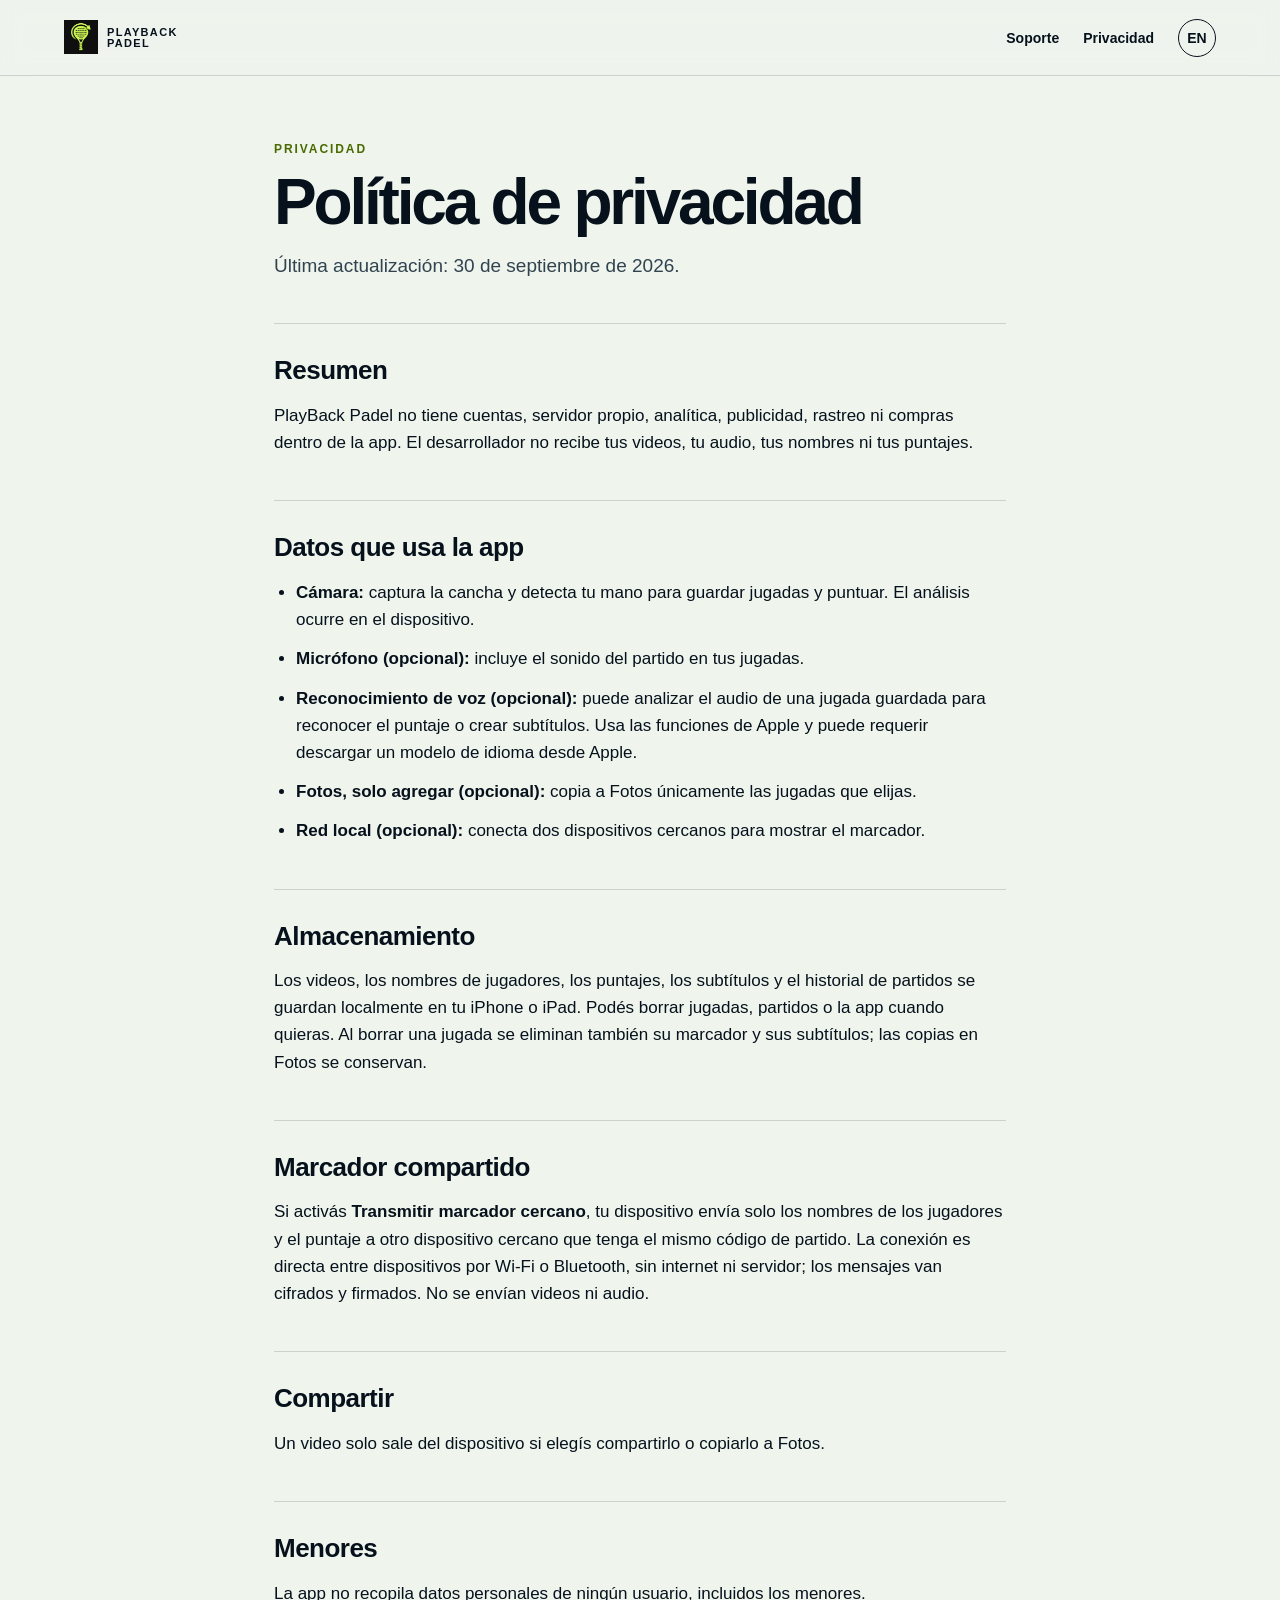
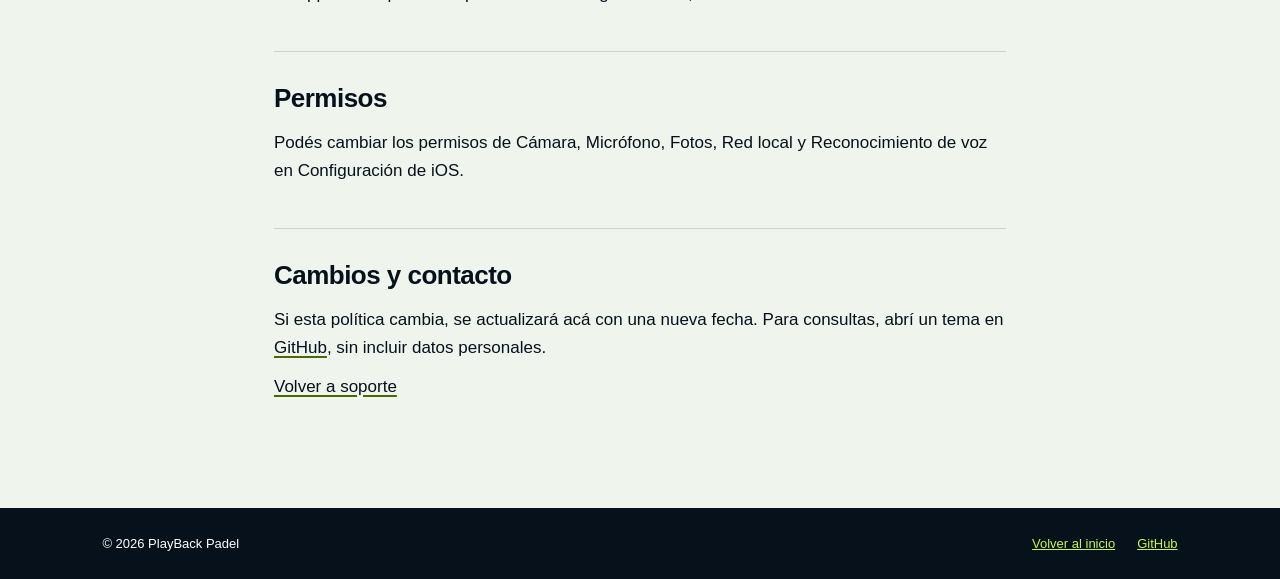
==== privacy/index.html @ 0449bab5 "Soporte y privacidad en el sitio, y landing con las novedades de la app Co-Authored-By: Claude Sonne" ====
<!doctype html>
<html lang="es">
<head>
  <meta charset="utf-8">
  <meta name="viewport" content="width=device-width, initial-scale=1">
  <meta http-equiv="Content-Security-Policy" content="default-src 'self'; img-src 'self' data:; style-src 'self'; script-src 'none'; font-src 'self'; connect-src 'none'; object-src 'none'; base-uri 'none'; form-action 'none'">
  <meta name="referrer" content="strict-origin-when-cross-origin">
  <title>Privacidad — PlayBack Padel</title>
  <meta name="description" content="Política de privacidad de PlayBack Padel: sin cuentas, sin servidor, sin analítica. Tus datos quedan en tu dispositivo.">
  <meta name="theme-color" content="#06111c">
  <link rel="canonical" href="https://diegokelya.github.io/playback-padel-site/privacy/index.html">
  <link rel="alternate" hreflang="es" href="https://diegokelya.github.io/playback-padel-site/privacy/index.html">
  <link rel="alternate" hreflang="en" href="https://diegokelya.github.io/playback-padel-site/privacy/en.html">
  <link rel="icon" type="image/png" sizes="128x128" href="../assets/logo-128.png">
  <link rel="apple-touch-icon" href="../assets/apple-touch-icon.png">
  <link rel="stylesheet" href="../styles.css">
  <link rel="stylesheet" href="../legal.css">
</head>
<body>
  <header class="nav">
    <a class="brand" href="../">
      <picture><source srcset="../assets/logo-128.webp" type="image/webp"><img src="../assets/logo-128.png" alt="" width="34" height="34"></picture>
      <span>PLAYBACK<br>PADEL</span>
    </a>
    <nav aria-label="Principal">
      <a href="../support/">Soporte</a>
      <a href="../privacy/">Privacidad</a>
      <a class="lang" href="../privacy/en.html" lang="en" aria-label="Read in English">EN</a>
    </nav>
  </header>
  <main class="legal">
    <p class="eyebrow">PRIVACIDAD</p>
    <h1>Política de privacidad</h1>
    <p class="lede">Última actualización: 30 de septiembre de 2026.</p>

    <h2>Resumen</h2>
    <p>PlayBack Padel no tiene cuentas, servidor propio, analítica, publicidad, rastreo ni compras dentro de la app. El desarrollador no recibe tus videos, tu audio, tus nombres ni tus puntajes.</p>

    <h2>Datos que usa la app</h2>
    <ul>
      <li><b>Cámara:</b> captura la cancha y detecta tu mano para guardar jugadas y puntuar. El análisis ocurre en el dispositivo.</li>
      <li><b>Micrófono (opcional):</b> incluye el sonido del partido en tus jugadas.</li>
      <li><b>Reconocimiento de voz (opcional):</b> puede analizar el audio de una jugada guardada para reconocer el puntaje o crear subtítulos. Usa las funciones de Apple y puede requerir descargar un modelo de idioma desde Apple.</li>
      <li><b>Fotos, solo agregar (opcional):</b> copia a Fotos únicamente las jugadas que elijas.</li>
      <li><b>Red local (opcional):</b> conecta dos dispositivos cercanos para mostrar el marcador.</li>
    </ul>

    <h2>Almacenamiento</h2>
    <p>Los videos, los nombres de jugadores, los puntajes, los subtítulos y el historial de partidos se guardan localmente en tu iPhone o iPad. Podés borrar jugadas, partidos o la app cuando quieras. Al borrar una jugada se eliminan también su marcador y sus subtítulos; las copias en Fotos se conservan.</p>

    <h2>Marcador compartido</h2>
    <p>Si activás <b>Transmitir marcador cercano</b>, tu dispositivo envía solo los nombres de los jugadores y el puntaje a otro dispositivo cercano que tenga el mismo código de partido. La conexión es directa entre dispositivos por Wi-Fi o Bluetooth, sin internet ni servidor; los mensajes van cifrados y firmados. No se envían videos ni audio.</p>

    <h2>Compartir</h2>
    <p>Un video solo sale del dispositivo si elegís compartirlo o copiarlo a Fotos.</p>

    <h2>Menores</h2>
    <p>La app no recopila datos personales de ningún usuario, incluidos los menores.</p>

    <h2>Permisos</h2>
    <p>Podés cambiar los permisos de Cámara, Micrófono, Fotos, Red local y Reconocimiento de voz en Configuración de iOS.</p>

    <h2>Cambios y contacto</h2>
    <p>Si esta política cambia, se actualizará acá con una nueva fecha. Para consultas, abrí un tema en <a href="https://github.com/diegokelya/playback-padel-site/issues">GitHub</a>, sin incluir datos personales.</p>
    <p><a href="../support/">Volver a soporte</a></p>
  </main>
  <footer>
    <span>© 2026 PlayBack Padel</span>
    <nav aria-label="Legal">
      <a href="../">Volver al inicio</a>
      <a href="https://github.com/diegokelya/playback-padel-site/issues">GitHub</a>
    </nav>
  </footer>
</body>
</html>
---- styles.css ----
:root{--ink:#06111c;--lime:#c8f74d;--cyan:#4de5f7;--paper:#eff4ed;--line:rgba(6,17,28,.15)}*{box-sizing:border-box}html{scroll-behavior:smooth}@media(prefers-reduced-motion:reduce){html{scroll-behavior:auto}.court-card{transform:none}}body{margin:0;background:var(--paper);color:var(--ink);font-family:Arial,sans-serif}.nav{height:76px;display:flex;align-items:center;justify-content:space-between;padding:0 5vw;border-bottom:1px solid var(--line);position:sticky;top:0;background:rgba(239,244,237,.94);backdrop-filter:blur(12px);z-index:2}.brand{display:flex;align-items:center;gap:9px;color:inherit;text-decoration:none;font-size:11px;font-weight:900;letter-spacing:.12em;line-height:1}.brand img{width:34px;height:34px;object-fit:contain}.nav nav{display:flex;align-items:center;gap:24px}.skip{position:absolute;left:-999px;top:8px;background:var(--lime);color:var(--ink);padding:10px 14px;font-weight:900;z-index:10}.skip:focus{left:8px}a:focus-visible,button:focus-visible{outline:3px solid var(--lime);outline-offset:3px}.nav a:focus-visible,.nav button:focus-visible,.waitlist a:focus-visible{outline-color:var(--ink)}.nav nav a{color:inherit;text-decoration:none;font-size:14px;font-weight:700}.nav button{border:1px solid var(--ink);background:transparent;color:var(--ink);border-radius:50%;width:38px;height:38px;font-weight:800;cursor:pointer}.hero{min-height:670px;padding:10vh 8vw;display:grid;grid-template-columns:1.05fr .95fr;gap:7vw;align-items:center;background:var(--ink);color:white;overflow:hidden}.eyebrow{font-size:12px;letter-spacing:.16em;font-weight:900;color:var(--lime);margin:0 0 18px}.hero h1,.section h2,.features h2,.waitlist h2{font-size:clamp(46px,7vw,96px);line-height:.91;letter-spacing:-.07em;margin:0}.hero h1 em{font-style:normal;color:var(--lime)}.lede{max-width:470px;font-size:20px;line-height:1.45;color:#c8d0d2;margin:26px 0 34px}.primary{display:inline-block;background:var(--lime);color:var(--ink);padding:16px 22px;border:0;border-radius:2px;text-decoration:none;font-weight:900}.court-card{background:#0c2030;box-shadow:18px 18px 0 var(--lime);min-height:420px;padding:24px;transform:rotate(3deg)}.broadcast{display:flex;justify-content:space-between;font-size:11px;letter-spacing:.12em;font-weight:900;color:var(--lime)}.score-grid{display:grid;grid-template-columns:1fr 1fr;gap:12px;margin-top:70px}.score-grid div{padding:16px;background:var(--lime);color:var(--ink)}.score-grid div:last-child{background:var(--cyan)}.score-grid small,.score-grid p{display:block;font-size:11px;font-weight:900;margin:0}.score-grid strong{display:block;margin:8px 0}.score-grid strong{font-size:112px;line-height:.95;letter-spacing:-.1em}.gesture-chip{margin-top:28px;background:white;color:var(--ink);display:inline-block;padding:10px 13px;font-size:12px;font-weight:900;letter-spacing:.08em}.intro{padding:65px 12vw;font-size:clamp(25px,3vw,42px);font-weight:800;line-height:1.1;letter-spacing:-.045em}.section,.features{padding:110px 8vw}.section{background:white}.section-head{max-width:850px;margin-bottom:55px}.gesture-grid{display:grid;grid-template-columns:repeat(3,1fr);gap:12px}.gesture{min-height:230px;padding:25px;border:1px solid var(--line)}.gesture span{font-size:58px;font-weight:900}.gesture h3{font-size:22px;margin:34px 0 8px}.gesture p{margin:0;line-height:1.4}.gesture.a{background:var(--lime)}.gesture.b{background:var(--cyan)}.gesture.undo{background:#ffe06b}.gesture.save{background:#eef2f4}.gesture.var{background:var(--ink);color:white;grid-column:span 2}.section .eyebrow{color:#4a6a00}.features{background:var(--ink);color:white;display:grid;grid-template-columns:.8fr 1.2fr;gap:8vw}.feature-list article{display:flex;gap:28px;padding:24px 0;border-top:1px solid rgba(255,255,255,.2)}.feature-list b{font-size:14px;color:var(--lime)}.feature-list h3{font-size:26px;margin:0 0 8px}.feature-list p{color:#b8c5c8;margin:0;line-height:1.45}.waitlist{text-align:center;padding:130px 20px;background:var(--lime)}.waitlist .eyebrow{color:var(--ink)}.waitlist h2{font-size:clamp(48px,6vw,84px)}.waitlist p{font-size:18px;max-width:560px;margin:25px auto;line-height:1.45}.waitlist .badge{display:inline-block;margin-top:14px;padding:14px 22px;border:2px solid var(--ink);font-weight:900;letter-spacing:.04em}footer{padding:28px 8vw;display:flex;justify-content:space-between;background:var(--ink);color:white;font-size:13px}footer nav{display:flex;gap:22px}footer a{color:var(--lime)}@media(max-width:700px){.nav{padding:0 20px}.nav nav{gap:14px}.nav nav a{font-size:13px}.nav nav a[href='#proximamente']{display:none}.hero{grid-template-columns:1fr;padding:70px 26px;gap:60px;min-height:auto}.court-card{min-height:330px}.score-grid{margin-top:35px}.score-grid strong{font-size:64px}.section,.features{padding:75px 24px}.gesture-grid{grid-template-columns:1fr 1fr}.gesture{min-height:190px;padding:18px}.gesture.var{grid-column:span 2}.features{grid-template-columns:1fr}.waitlist{padding:90px 22px}footer{flex-direction:column;gap:14px}}@media(max-width:380px){.brand span{display:none}}
.notfound{min-height:100vh}
.features h2{font-size:clamp(40px,4.4vw,64px);line-height:.95}
---- legal.css ----
.legal{max-width:780px;margin:0 auto;padding:64px 24px 96px;line-height:1.6;font-size:17px}
.legal .eyebrow{color:#4a6a00}
.legal h1{font-size:clamp(38px,6vw,64px);line-height:.98;letter-spacing:-.05em;margin:0 0 18px}
.legal .lede{font-size:19px;color:#31434f;margin:0 0 12px;max-width:none}
.legal h2{font-size:26px;letter-spacing:-.02em;margin:44px 0 10px;padding-top:26px;border-top:1px solid var(--line)}
.legal h3{font-size:18px;margin:22px 0 4px}
.legal p,.legal li{margin:0 0 12px}
.legal ul,.legal ol{padding-left:22px;margin:0 0 12px}
.legal a{color:var(--ink);text-decoration-thickness:2px;text-underline-offset:3px;text-decoration-color:#4a6a00}
.legal a:focus-visible{outline-color:var(--ink)}
.legal table{width:100%;border-collapse:collapse;margin:12px 0 16px;font-size:15px}
.legal th,.legal td{text-align:left;padding:10px 12px;border-bottom:1px solid var(--line);vertical-align:top}
.legal th{background:var(--ink);color:white;font-weight:800}
.nav a.lang{display:inline-flex;align-items:center;justify-content:center;border:1px solid var(--ink);border-radius:50%;width:38px;height:38px;font-weight:800;color:var(--ink);text-decoration:none}
@media(max-width:700px){.legal{padding:40px 20px 72px;font-size:16px}.legal table{font-size:14px}.legal th,.legal td{padding:8px 6px}}
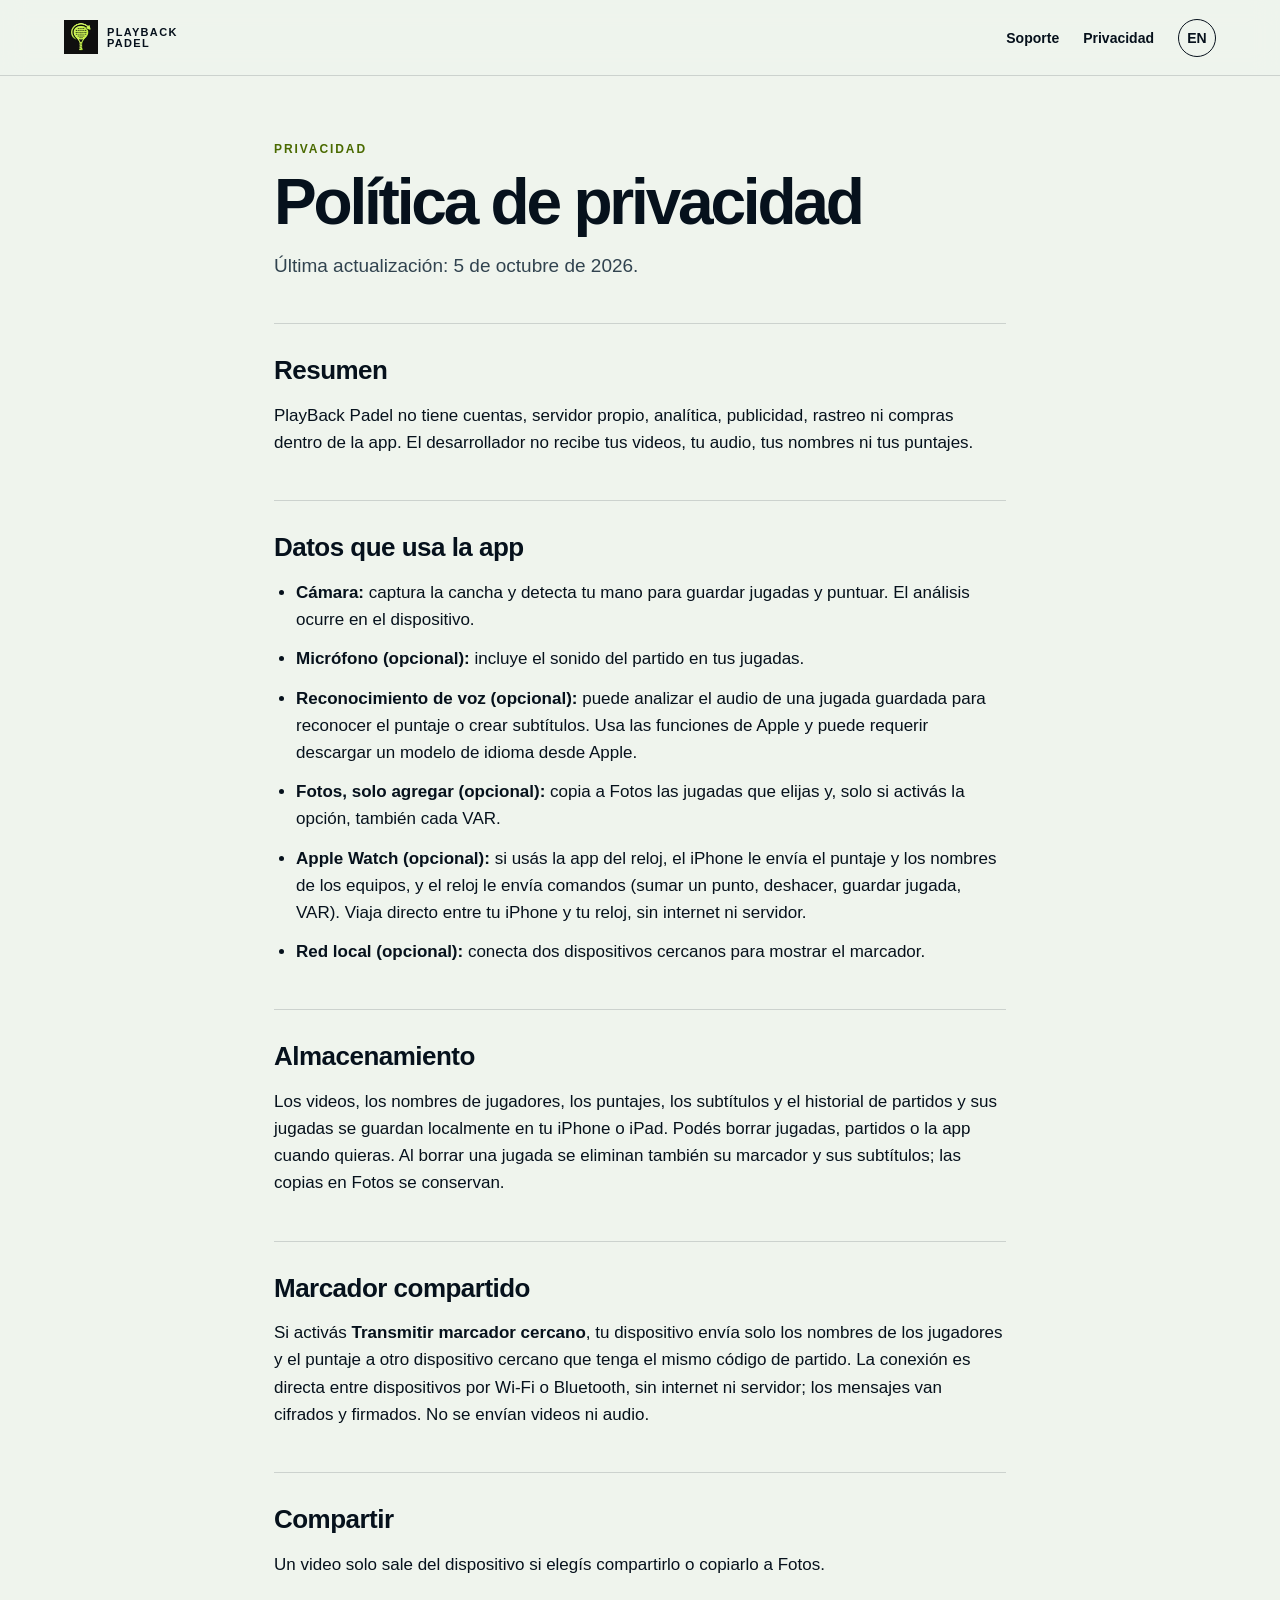
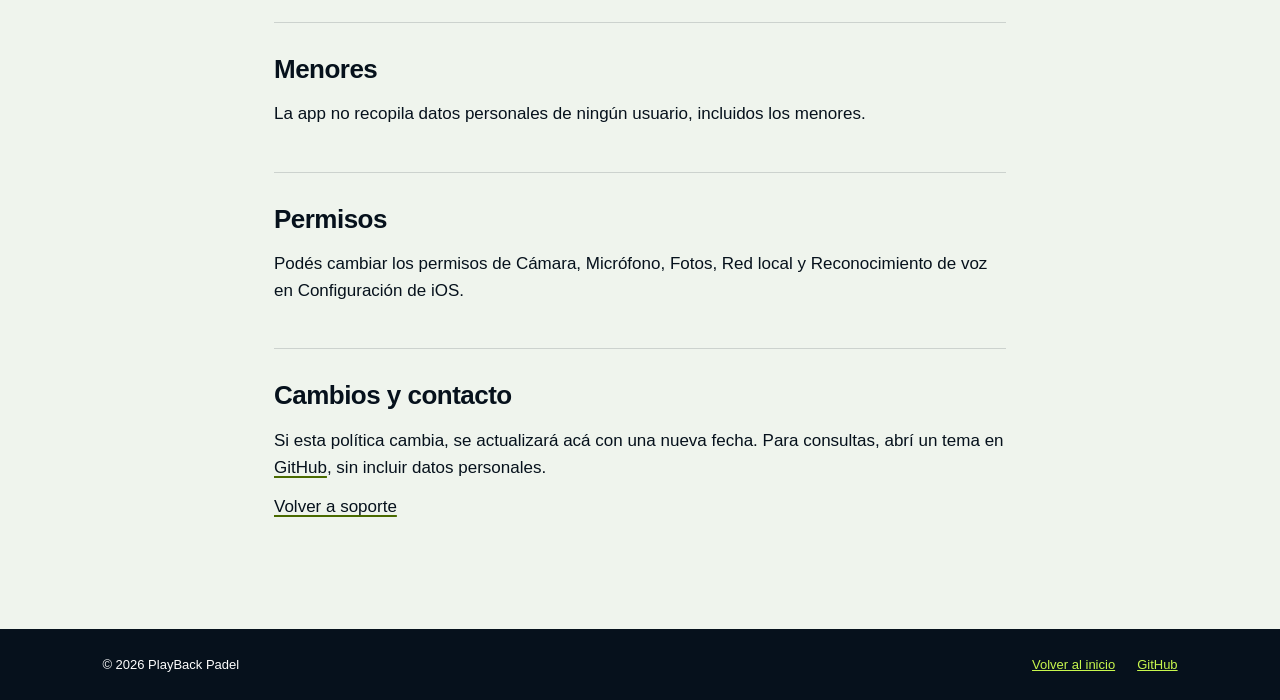
==== commit aadae730: "Sitio: Apple Watch, quién saca, gestos de 1 segundo en dos pasos, VAR y jugadas en partidos Co-Autho" ====
--- a/privacy/index.html
+++ b/privacy/index.html
@@ -31,7 +31,7 @@
   <main class="legal">
     <p class="eyebrow">PRIVACIDAD</p>
     <h1>Política de privacidad</h1>
-    <p class="lede">Última actualización: 30 de septiembre de 2026.</p>
+    <p class="lede">Última actualización: 5 de octubre de 2026.</p>
 
     <h2>Resumen</h2>
     <p>PlayBack Padel no tiene cuentas, servidor propio, analítica, publicidad, rastreo ni compras dentro de la app. El desarrollador no recibe tus videos, tu audio, tus nombres ni tus puntajes.</p>
@@ -41,12 +41,13 @@
       <li><b>Cámara:</b> captura la cancha y detecta tu mano para guardar jugadas y puntuar. El análisis ocurre en el dispositivo.</li>
       <li><b>Micrófono (opcional):</b> incluye el sonido del partido en tus jugadas.</li>
       <li><b>Reconocimiento de voz (opcional):</b> puede analizar el audio de una jugada guardada para reconocer el puntaje o crear subtítulos. Usa las funciones de Apple y puede requerir descargar un modelo de idioma desde Apple.</li>
-      <li><b>Fotos, solo agregar (opcional):</b> copia a Fotos únicamente las jugadas que elijas.</li>
+      <li><b>Fotos, solo agregar (opcional):</b> copia a Fotos las jugadas que elijas y, solo si activás la opción, también cada VAR.</li>
+      <li><b>Apple Watch (opcional):</b> si usás la app del reloj, el iPhone le envía el puntaje y los nombres de los equipos, y el reloj le envía comandos (sumar un punto, deshacer, guardar jugada, VAR). Viaja directo entre tu iPhone y tu reloj, sin internet ni servidor.</li>
       <li><b>Red local (opcional):</b> conecta dos dispositivos cercanos para mostrar el marcador.</li>
     </ul>
 
     <h2>Almacenamiento</h2>
-    <p>Los videos, los nombres de jugadores, los puntajes, los subtítulos y el historial de partidos se guardan localmente en tu iPhone o iPad. Podés borrar jugadas, partidos o la app cuando quieras. Al borrar una jugada se eliminan también su marcador y sus subtítulos; las copias en Fotos se conservan.</p>
+    <p>Los videos, los nombres de jugadores, los puntajes, los subtítulos y el historial de partidos y sus jugadas se guardan localmente en tu iPhone o iPad. Podés borrar jugadas, partidos o la app cuando quieras. Al borrar una jugada se eliminan también su marcador y sus subtítulos; las copias en Fotos se conservan.</p>
 
     <h2>Marcador compartido</h2>
     <p>Si activás <b>Transmitir marcador cercano</b>, tu dispositivo envía solo los nombres de los jugadores y el puntaje a otro dispositivo cercano que tenga el mismo código de partido. La conexión es directa entre dispositivos por Wi-Fi o Bluetooth, sin internet ni servidor; los mensajes van cifrados y firmados. No se envían videos ni audio.</p>
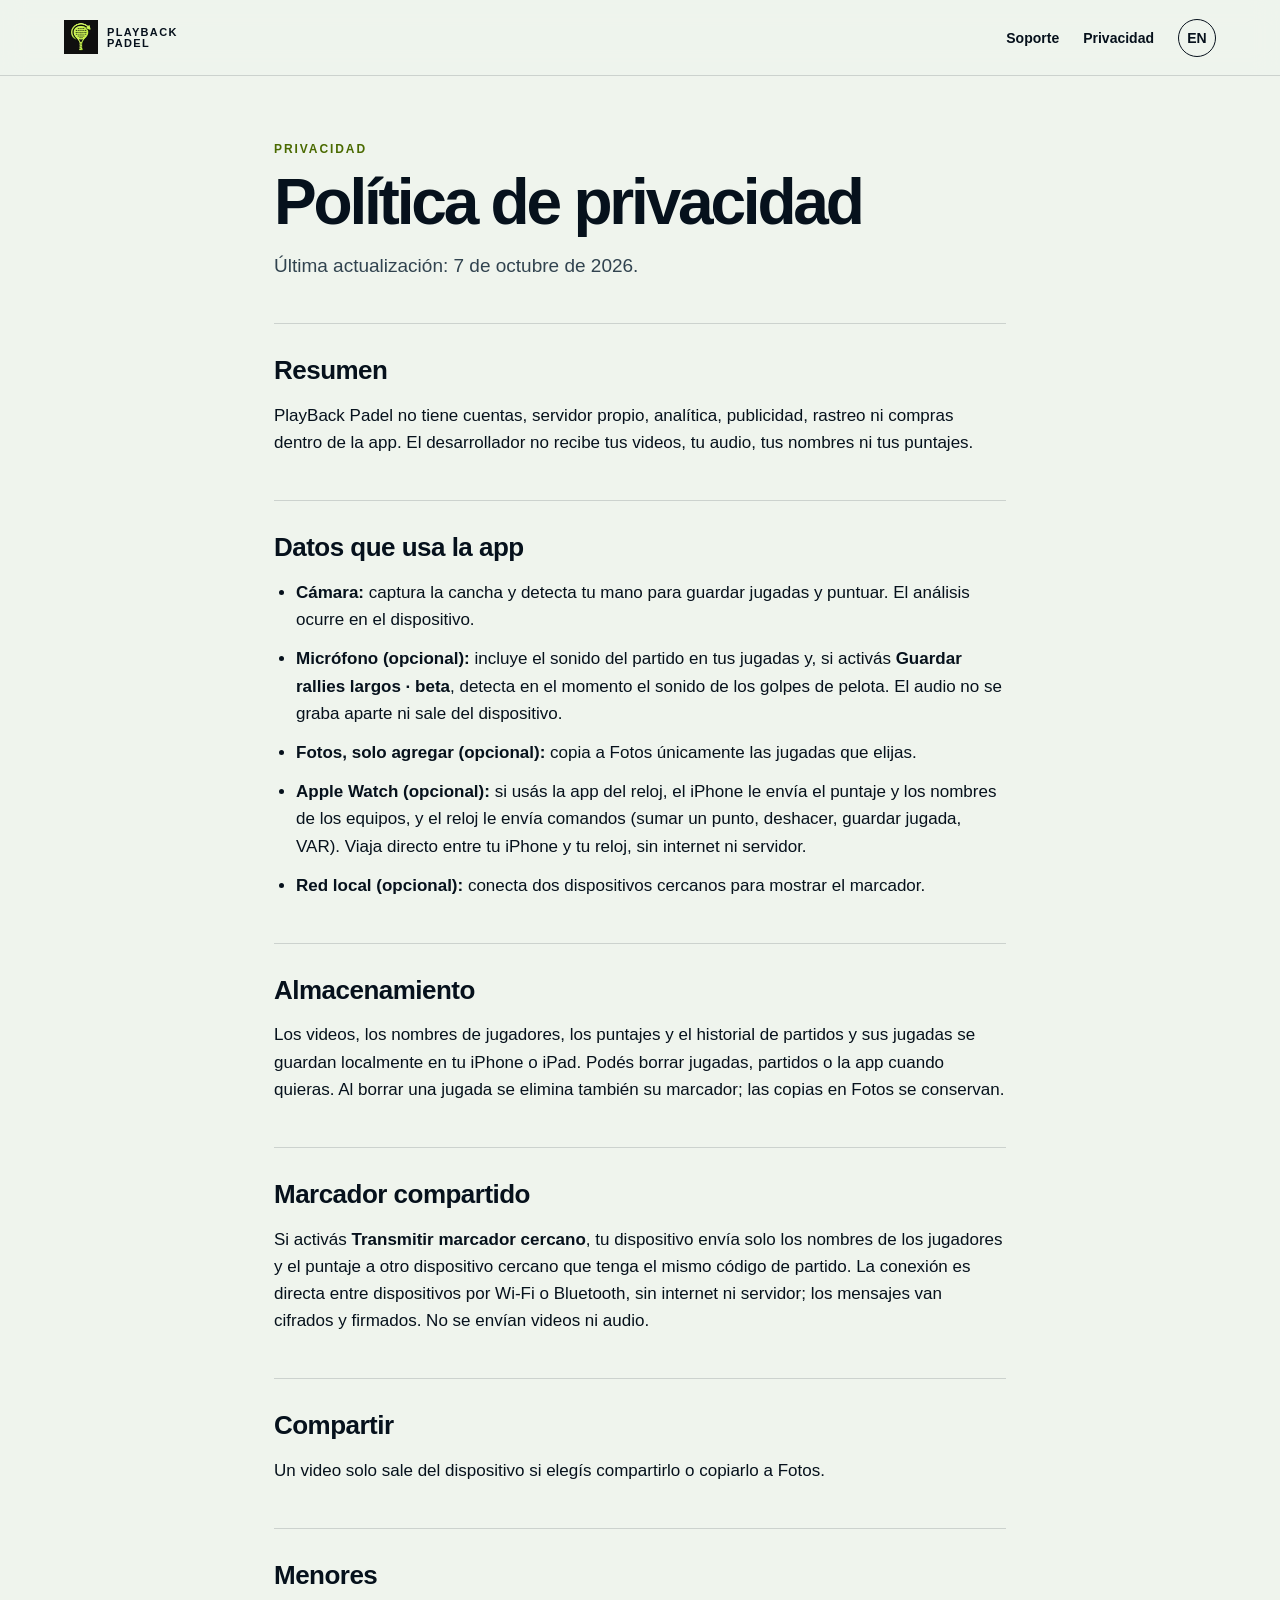
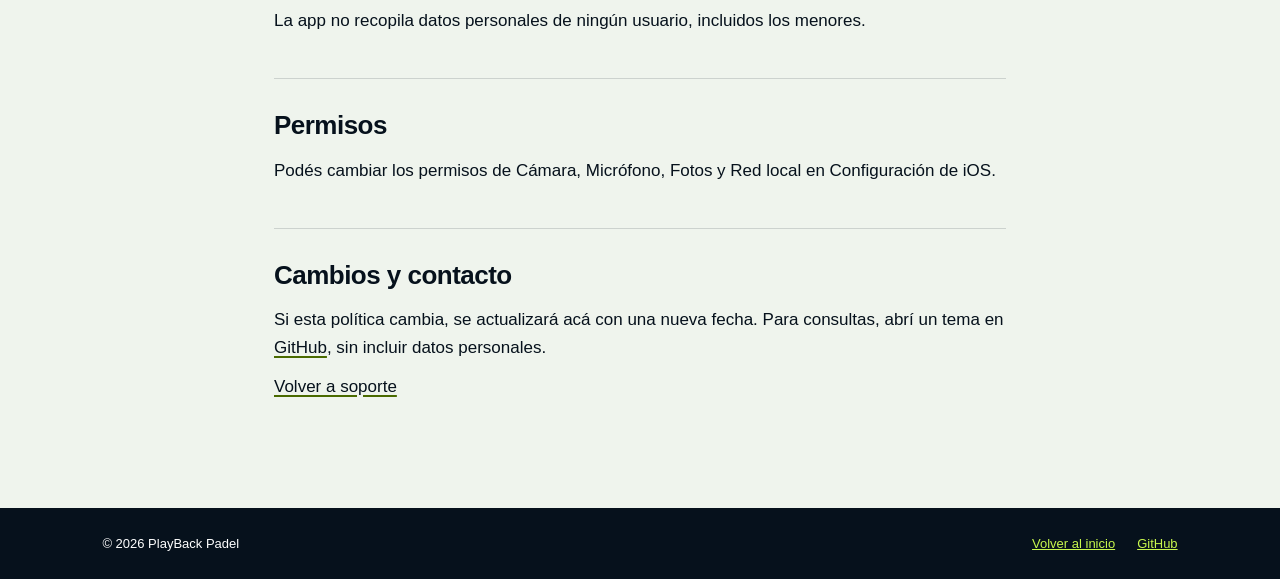
==== commit cd10c317: "Sitio: se alinea con la app actual (sin reconocimiento de voz ni copia automática a Fotos; rally, co" ====
--- a/privacy/index.html
+++ b/privacy/index.html
@@ -31,7 +31,7 @@
   <main class="legal">
     <p class="eyebrow">PRIVACIDAD</p>
     <h1>Política de privacidad</h1>
-    <p class="lede">Última actualización: 5 de octubre de 2026.</p>
+    <p class="lede">Última actualización: 7 de octubre de 2026.</p>
 
     <h2>Resumen</h2>
     <p>PlayBack Padel no tiene cuentas, servidor propio, analítica, publicidad, rastreo ni compras dentro de la app. El desarrollador no recibe tus videos, tu audio, tus nombres ni tus puntajes.</p>
@@ -39,15 +39,14 @@
     <h2>Datos que usa la app</h2>
     <ul>
       <li><b>Cámara:</b> captura la cancha y detecta tu mano para guardar jugadas y puntuar. El análisis ocurre en el dispositivo.</li>
-      <li><b>Micrófono (opcional):</b> incluye el sonido del partido en tus jugadas.</li>
-      <li><b>Reconocimiento de voz (opcional):</b> puede analizar el audio de una jugada guardada para reconocer el puntaje o crear subtítulos. Usa las funciones de Apple y puede requerir descargar un modelo de idioma desde Apple.</li>
-      <li><b>Fotos, solo agregar (opcional):</b> copia a Fotos las jugadas que elijas y, solo si activás la opción, también cada VAR.</li>
+      <li><b>Micrófono (opcional):</b> incluye el sonido del partido en tus jugadas y, si activás <b>Guardar rallies largos · beta</b>, detecta en el momento el sonido de los golpes de pelota. El audio no se graba aparte ni sale del dispositivo.</li>
+      <li><b>Fotos, solo agregar (opcional):</b> copia a Fotos únicamente las jugadas que elijas.</li>
       <li><b>Apple Watch (opcional):</b> si usás la app del reloj, el iPhone le envía el puntaje y los nombres de los equipos, y el reloj le envía comandos (sumar un punto, deshacer, guardar jugada, VAR). Viaja directo entre tu iPhone y tu reloj, sin internet ni servidor.</li>
       <li><b>Red local (opcional):</b> conecta dos dispositivos cercanos para mostrar el marcador.</li>
     </ul>
 
     <h2>Almacenamiento</h2>
-    <p>Los videos, los nombres de jugadores, los puntajes, los subtítulos y el historial de partidos y sus jugadas se guardan localmente en tu iPhone o iPad. Podés borrar jugadas, partidos o la app cuando quieras. Al borrar una jugada se eliminan también su marcador y sus subtítulos; las copias en Fotos se conservan.</p>
+    <p>Los videos, los nombres de jugadores, los puntajes y el historial de partidos y sus jugadas se guardan localmente en tu iPhone o iPad. Podés borrar jugadas, partidos o la app cuando quieras. Al borrar una jugada se elimina también su marcador; las copias en Fotos se conservan.</p>
 
     <h2>Marcador compartido</h2>
     <p>Si activás <b>Transmitir marcador cercano</b>, tu dispositivo envía solo los nombres de los jugadores y el puntaje a otro dispositivo cercano que tenga el mismo código de partido. La conexión es directa entre dispositivos por Wi-Fi o Bluetooth, sin internet ni servidor; los mensajes van cifrados y firmados. No se envían videos ni audio.</p>
@@ -59,7 +58,7 @@
     <p>La app no recopila datos personales de ningún usuario, incluidos los menores.</p>
 
     <h2>Permisos</h2>
-    <p>Podés cambiar los permisos de Cámara, Micrófono, Fotos, Red local y Reconocimiento de voz en Configuración de iOS.</p>
+    <p>Podés cambiar los permisos de Cámara, Micrófono, Fotos y Red local en Configuración de iOS.</p>
 
     <h2>Cambios y contacto</h2>
     <p>Si esta política cambia, se actualizará acá con una nueva fecha. Para consultas, abrí un tema en <a href="https://github.com/diegokelya/playback-padel-site/issues">GitHub</a>, sin incluir datos personales.</p>
--- a/styles.css
+++ b/styles.css
@@ -1,3 +1,11 @@
 :root{--ink:#06111c;--lime:#c8f74d;--cyan:#4de5f7;--paper:#eff4ed;--line:rgba(6,17,28,.15)}*{box-sizing:border-box}html{scroll-behavior:smooth}@media(prefers-reduced-motion:reduce){html{scroll-behavior:auto}.court-card{transform:none}}body{margin:0;background:var(--paper);color:var(--ink);font-family:Arial,sans-serif}.nav{height:76px;display:flex;align-items:center;justify-content:space-between;padding:0 5vw;border-bottom:1px solid var(--line);position:sticky;top:0;background:rgba(239,244,237,.94);backdrop-filter:blur(12px);z-index:2}.brand{display:flex;align-items:center;gap:9px;color:inherit;text-decoration:none;font-size:11px;font-weight:900;letter-spacing:.12em;line-height:1}.brand img{width:34px;height:34px;object-fit:contain}.nav nav{display:flex;align-items:center;gap:24px}.skip{position:absolute;left:-999px;top:8px;background:var(--lime);color:var(--ink);padding:10px 14px;font-weight:900;z-index:10}.skip:focus{left:8px}a:focus-visible,button:focus-visible{outline:3px solid var(--lime);outline-offset:3px}.nav a:focus-visible,.nav button:focus-visible,.waitlist a:focus-visible{outline-color:var(--ink)}.nav nav a{color:inherit;text-decoration:none;font-size:14px;font-weight:700}.nav button{border:1px solid var(--ink);background:transparent;color:var(--ink);border-radius:50%;width:38px;height:38px;font-weight:800;cursor:pointer}.hero{min-height:670px;padding:10vh 8vw;display:grid;grid-template-columns:1.05fr .95fr;gap:7vw;align-items:center;background:var(--ink);color:white;overflow:hidden}.eyebrow{font-size:12px;letter-spacing:.16em;font-weight:900;color:var(--lime);margin:0 0 18px}.hero h1,.section h2,.features h2,.waitlist h2{font-size:clamp(46px,7vw,96px);line-height:.91;letter-spacing:-.07em;margin:0}.hero h1 em{font-style:normal;color:var(--lime)}.lede{max-width:470px;font-size:20px;line-height:1.45;color:#c8d0d2;margin:26px 0 34px}.primary{display:inline-block;background:var(--lime);color:var(--ink);padding:16px 22px;border:0;border-radius:2px;text-decoration:none;font-weight:900}.court-card{background:#0c2030;box-shadow:18px 18px 0 var(--lime);min-height:420px;padding:24px;transform:rotate(3deg)}.broadcast{display:flex;justify-content:space-between;font-size:11px;letter-spacing:.12em;font-weight:900;color:var(--lime)}.score-grid{display:grid;grid-template-columns:1fr 1fr;gap:12px;margin-top:70px}.score-grid div{padding:16px;background:var(--lime);color:var(--ink)}.score-grid div:last-child{background:var(--cyan)}.score-grid small,.score-grid p{display:block;font-size:11px;font-weight:900;margin:0}.score-grid strong{display:block;margin:8px 0}.score-grid strong{font-size:112px;line-height:.95;letter-spacing:-.1em}.gesture-chip{margin-top:28px;background:white;color:var(--ink);display:inline-block;padding:10px 13px;font-size:12px;font-weight:900;letter-spacing:.08em}.intro{padding:65px 12vw;font-size:clamp(25px,3vw,42px);font-weight:800;line-height:1.1;letter-spacing:-.045em}.section,.features{padding:110px 8vw}.section{background:white}.section-head{max-width:850px;margin-bottom:55px}.gesture-grid{display:grid;grid-template-columns:repeat(3,1fr);gap:12px}.gesture{min-height:230px;padding:25px;border:1px solid var(--line)}.gesture span{font-size:58px;font-weight:900}.gesture h3{font-size:22px;margin:34px 0 8px}.gesture p{margin:0;line-height:1.4}.gesture.a{background:var(--lime)}.gesture.b{background:var(--cyan)}.gesture.undo{background:#ffe06b}.gesture.save{background:#eef2f4}.gesture.var{background:var(--ink);color:white;grid-column:span 2}.section .eyebrow{color:#4a6a00}.features{background:var(--ink);color:white;display:grid;grid-template-columns:.8fr 1.2fr;gap:8vw}.feature-list article{display:flex;gap:28px;padding:24px 0;border-top:1px solid rgba(255,255,255,.2)}.feature-list b{font-size:14px;color:var(--lime)}.feature-list h3{font-size:26px;margin:0 0 8px}.feature-list p{color:#b8c5c8;margin:0;line-height:1.45}.waitlist{text-align:center;padding:130px 20px;background:var(--lime)}.waitlist .eyebrow{color:var(--ink)}.waitlist h2{font-size:clamp(48px,6vw,84px)}.waitlist p{font-size:18px;max-width:560px;margin:25px auto;line-height:1.45}.waitlist .badge{display:inline-block;margin-top:14px;padding:14px 22px;border:2px solid var(--ink);font-weight:900;letter-spacing:.04em}footer{padding:28px 8vw;display:flex;justify-content:space-between;background:var(--ink);color:white;font-size:13px}footer nav{display:flex;gap:22px}footer a{color:var(--lime)}@media(max-width:700px){.nav{padding:0 20px}.nav nav{gap:14px}.nav nav a{font-size:13px}.nav nav a[href='#proximamente']{display:none}.hero{grid-template-columns:1fr;padding:70px 26px;gap:60px;min-height:auto}.court-card{min-height:330px}.score-grid{margin-top:35px}.score-grid strong{font-size:64px}.section,.features{padding:75px 24px}.gesture-grid{grid-template-columns:1fr 1fr}.gesture{min-height:190px;padding:18px}.gesture.var{grid-column:span 2}.features{grid-template-columns:1fr}.waitlist{padding:90px 22px}footer{flex-direction:column;gap:14px}}@media(max-width:380px){.brand span{display:none}}
 .notfound{min-height:100vh}
 .features h2{font-size:clamp(40px,4.4vw,64px);line-height:.95}
+
+.shots,.faq{padding:12vh 8vw}.shots{background:var(--paper)}.shot-row{display:grid;grid-template-columns:repeat(2,1fr);gap:28px;margin-top:40px}.shot{margin:0}.shot img{display:block;width:100%;height:auto;border-radius:18px;border:1px solid var(--line);background:var(--ink)}.shot figcaption{margin-top:12px;font-size:14px;font-weight:700}
+.watch-block{display:grid;grid-template-columns:1fr 1.3fr;gap:5vw;align-items:center;margin-top:64px;padding:36px;background:var(--ink);color:#fff;border-radius:24px}.watch-copy h3{margin:0 0 10px;font-size:clamp(24px,3vw,34px)}.watch-copy p{margin:0;line-height:1.6;color:rgba(255,255,255,.82)}.watch-shots{display:grid;grid-template-columns:repeat(3,1fr);gap:14px}.watch-shots figure{margin:0}.watch-shots img{display:block;width:100%;height:auto;border-radius:22px;background:#000}
+.shots-note{margin:22px 0 0;font-size:13px;opacity:.65}
+.faq{background:#fff;border-top:1px solid var(--line)}.faq-list{margin-top:36px;max-width:820px}.faq details{border-bottom:1px solid var(--line);padding:4px 0}.faq summary{cursor:pointer;list-style:none;padding:18px 36px 18px 0;font-size:18px;font-weight:800;position:relative}.faq summary::-webkit-details-marker{display:none}.faq summary::after{content:"+";position:absolute;right:4px;top:50%;transform:translateY(-50%);font-size:26px;font-weight:400}.faq details[open] summary::after{content:"–"}.faq details p{margin:0 0 20px;line-height:1.65;max-width:68ch}.faq summary:focus-visible{outline:3px solid var(--ink);outline-offset:2px}
+@media(max-width:760px){.shot-row{grid-template-columns:1fr}.watch-block{grid-template-columns:1fr;padding:24px}.shots,.faq{padding:9vh 6vw}}
+.shots .eyebrow,.faq .eyebrow{color:#4a6a00}
+section[id]{scroll-margin-top:84px}
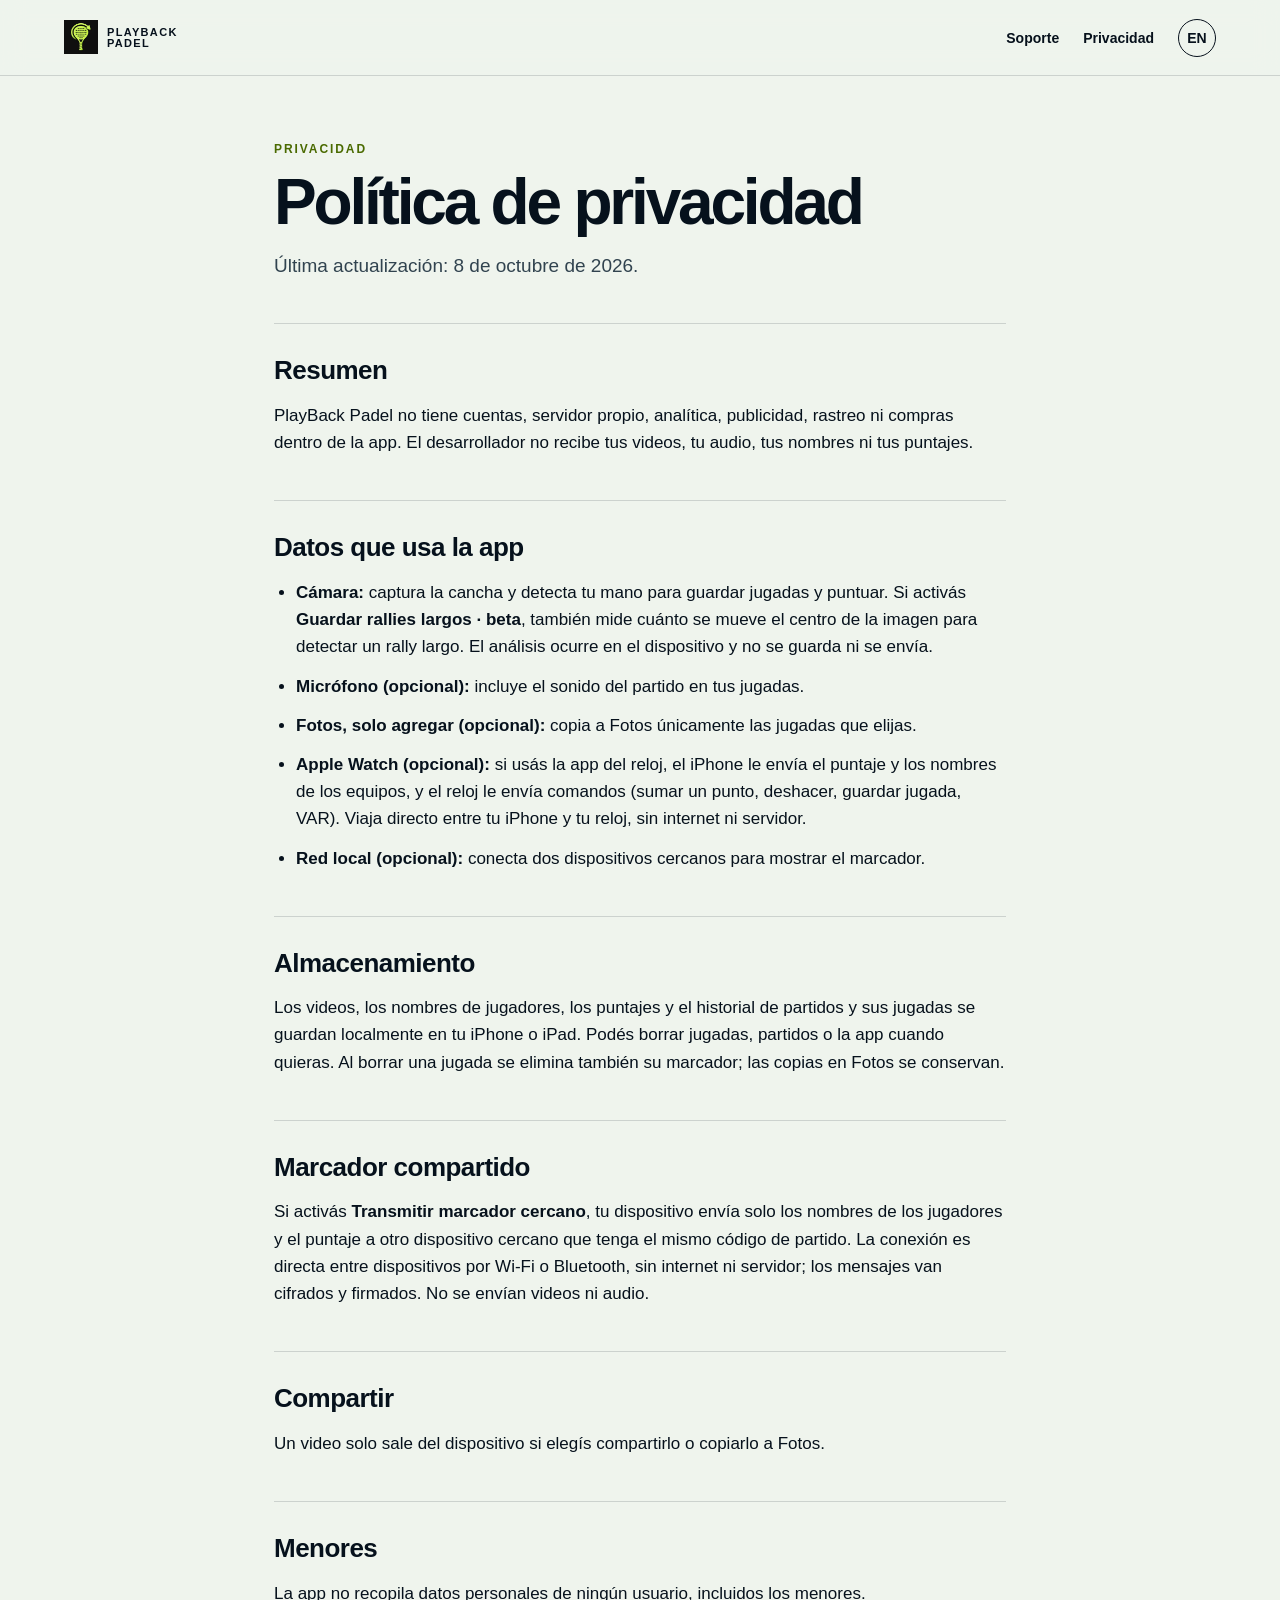
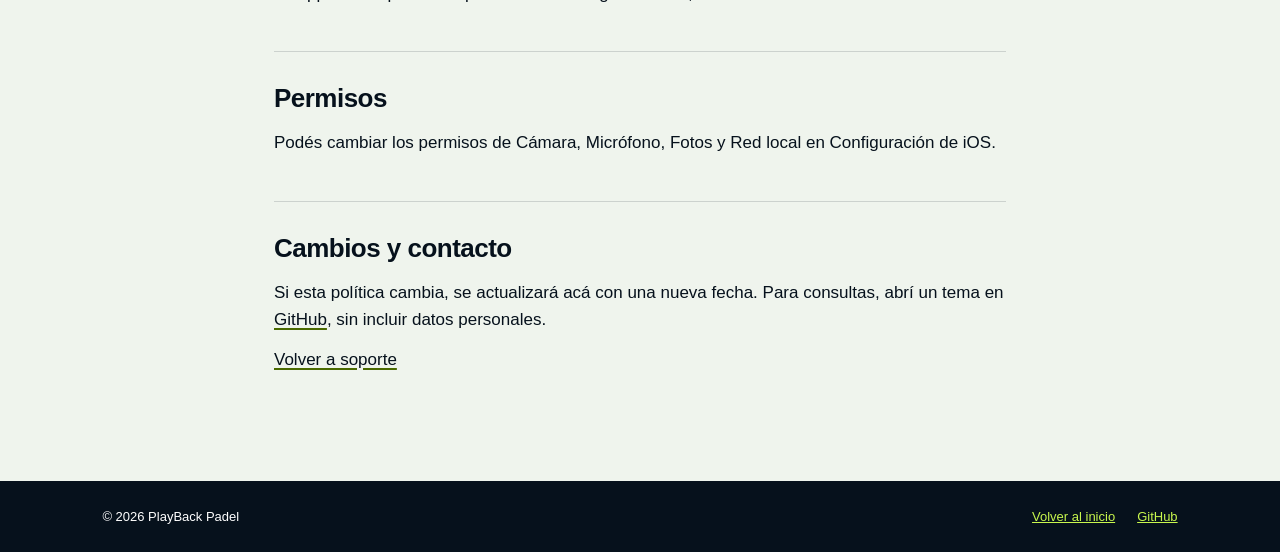
==== commit 517094ff: "Sitio: el rally usa la cámara (no el micrófono) y suma el highlight del partido o del día Co-Authore" ====
--- a/privacy/index.html
+++ b/privacy/index.html
@@ -31,15 +31,15 @@
   <main class="legal">
     <p class="eyebrow">PRIVACIDAD</p>
     <h1>Política de privacidad</h1>
-    <p class="lede">Última actualización: 7 de octubre de 2026.</p>
+    <p class="lede">Última actualización: 8 de octubre de 2026.</p>
 
     <h2>Resumen</h2>
     <p>PlayBack Padel no tiene cuentas, servidor propio, analítica, publicidad, rastreo ni compras dentro de la app. El desarrollador no recibe tus videos, tu audio, tus nombres ni tus puntajes.</p>
 
     <h2>Datos que usa la app</h2>
     <ul>
-      <li><b>Cámara:</b> captura la cancha y detecta tu mano para guardar jugadas y puntuar. El análisis ocurre en el dispositivo.</li>
-      <li><b>Micrófono (opcional):</b> incluye el sonido del partido en tus jugadas y, si activás <b>Guardar rallies largos · beta</b>, detecta en el momento el sonido de los golpes de pelota. El audio no se graba aparte ni sale del dispositivo.</li>
+      <li><b>Cámara:</b> captura la cancha y detecta tu mano para guardar jugadas y puntuar. Si activás <b>Guardar rallies largos · beta</b>, también mide cuánto se mueve el centro de la imagen para detectar un rally largo. El análisis ocurre en el dispositivo y no se guarda ni se envía.</li>
+      <li><b>Micrófono (opcional):</b> incluye el sonido del partido en tus jugadas.</li>
       <li><b>Fotos, solo agregar (opcional):</b> copia a Fotos únicamente las jugadas que elijas.</li>
       <li><b>Apple Watch (opcional):</b> si usás la app del reloj, el iPhone le envía el puntaje y los nombres de los equipos, y el reloj le envía comandos (sumar un punto, deshacer, guardar jugada, VAR). Viaja directo entre tu iPhone y tu reloj, sin internet ni servidor.</li>
       <li><b>Red local (opcional):</b> conecta dos dispositivos cercanos para mostrar el marcador.</li>
